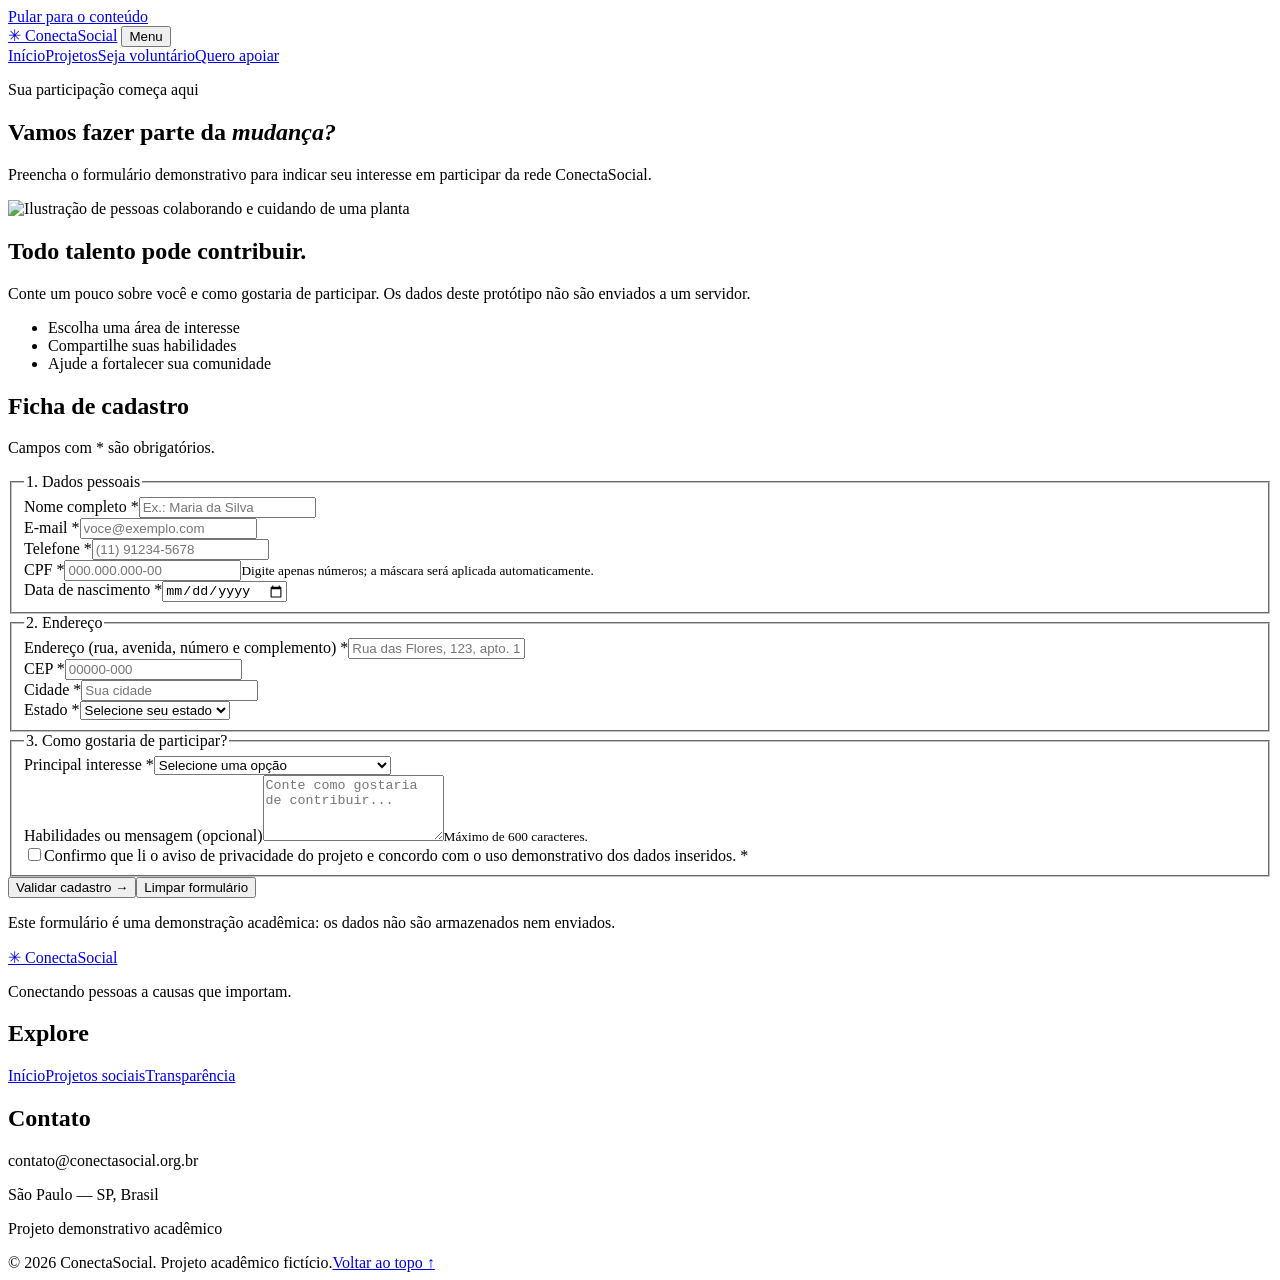
==== cadastro.html @ 2b1a7da3 "Add files via upload" ====
<!doctype html>
<html lang="pt-BR">
<head>
  <meta charset="utf-8">
  <meta name="viewport" content="width=device-width, initial-scale=1">
  <meta name="description" content="Cadastre-se na ConectaSocial para demonstrar interesse em voluntariado ou apoiar projetos sociais.">
  <meta name="theme-color" content="#123f35">
  <title>Cadastro | ConectaSocial</title>
  <link rel="stylesheet" href="css/styles.css">
  <script src="js/main.js" defer></script>
</head>
<body>
  <a class="skip-link" href="#conteudo">Pular para o conteúdo</a>
  <header class="site-header"><div class="container header-inner">
    <a class="brand" href="index.html" aria-label="ConectaSocial — página inicial"><span class="brand-mark" aria-hidden="true">✳</span> Conecta<span>Social</span></a>
    <button class="menu-toggle" type="button" aria-expanded="false" aria-controls="menu-principal">Menu</button>
    <nav id="menu-principal" class="main-nav" aria-label="Navegação principal"><a href="index.html">Início</a><a href="projetos.html">Projetos</a><a aria-current="page" href="cadastro.html">Seja voluntário</a><a class="nav-cta" href="projetos.html#doar">Quero apoiar</a></nav>
  </div></header>
  <main id="conteudo">
    <section class="page-hero page-hero-compact"><div class="container"><p class="eyebrow">Sua participação começa aqui</p><h1>Vamos fazer parte da <em>mudança?</em></h1><p class="lead">Preencha o formulário demonstrativo para indicar seu interesse em participar da rede ConectaSocial.</p></div></section>
    <section class="section container form-layout">
      <aside class="form-aside"><img src="assets/img/signup.svg" alt="Ilustração de pessoas colaborando e cuidando de uma planta" width="420" height="340"><h2>Todo talento pode contribuir.</h2><p>Conte um pouco sobre você e como gostaria de participar. Os dados deste protótipo não são enviados a um servidor.</p><ul class="check-list"><li>Escolha uma área de interesse</li><li>Compartilhe suas habilidades</li><li>Ajude a fortalecer sua comunidade</li></ul></aside>
      <div class="form-panel">
        <div class="form-title"><h2>Ficha de cadastro</h2><p>Campos com <span aria-hidden="true">*</span> são obrigatórios.</p></div>
        <form id="registration-form" action="#" method="get">
          <fieldset>
            <legend>1. Dados pessoais</legend>
            <div class="form-grid">
              <div class="field field-full"><label for="nome">Nome completo <span aria-hidden="true">*</span></label><input id="nome" name="nome" type="text" autocomplete="name" placeholder="Ex.: Maria da Silva" minlength="3" maxlength="100" required></div>
              <div class="field"><label for="email">E-mail <span aria-hidden="true">*</span></label><input id="email" name="email" type="email" autocomplete="email" placeholder="voce@exemplo.com" maxlength="120" required></div>
              <div class="field"><label for="telefone">Telefone <span aria-hidden="true">*</span></label><input id="telefone" name="telefone" type="tel" autocomplete="tel" inputmode="tel" placeholder="(11) 91234-5678" maxlength="15" pattern="\(\d{2}\) \d{4,5}-\d{4}" title="Use o formato (11) 91234-5678" required></div>
              <div class="field"><label for="cpf">CPF <span aria-hidden="true">*</span></label><input id="cpf" name="cpf" type="text" inputmode="numeric" autocomplete="off" placeholder="000.000.000-00" maxlength="14" pattern="\d{3}\.\d{3}\.\d{3}-\d{2}" title="Use o formato 000.000.000-00" required aria-describedby="cpf-help"><small id="cpf-help">Digite apenas números; a máscara será aplicada automaticamente.</small></div>
              <div class="field"><label for="nascimento">Data de nascimento <span aria-hidden="true">*</span></label><input id="nascimento" name="nascimento" type="date" autocomplete="bday" required></div>
            </div>
          </fieldset>
          <fieldset>
            <legend>2. Endereço</legend>
            <div class="form-grid">
              <div class="field field-full"><label for="endereco">Endereço (rua, avenida, número e complemento) <span aria-hidden="true">*</span></label><input id="endereco" name="endereco" type="text" autocomplete="street-address" placeholder="Rua das Flores, 123, apto. 12" maxlength="180" required></div>
              <div class="field"><label for="cep">CEP <span aria-hidden="true">*</span></label><input id="cep" name="cep" type="text" inputmode="numeric" autocomplete="postal-code" placeholder="00000-000" maxlength="9" pattern="\d{5}-\d{3}" title="Use o formato 00000-000" required></div>
              <div class="field"><label for="cidade">Cidade <span aria-hidden="true">*</span></label><input id="cidade" name="cidade" type="text" autocomplete="address-level2" placeholder="Sua cidade" maxlength="80" required></div>
              <div class="field"><label for="estado">Estado <span aria-hidden="true">*</span></label><select id="estado" name="estado" autocomplete="address-level1" required><option value="">Selecione seu estado</option><option value="AC">Acre</option><option value="AL">Alagoas</option><option value="AP">Amapá</option><option value="AM">Amazonas</option><option value="BA">Bahia</option><option value="CE">Ceará</option><option value="DF">Distrito Federal</option><option value="ES">Espírito Santo</option><option value="GO">Goiás</option><option value="MA">Maranhão</option><option value="MT">Mato Grosso</option><option value="MS">Mato Grosso do Sul</option><option value="MG">Minas Gerais</option><option value="PA">Pará</option><option value="PB">Paraíba</option><option value="PR">Paraná</option><option value="PE">Pernambuco</option><option value="PI">Piauí</option><option value="RJ">Rio de Janeiro</option><option value="RN">Rio Grande do Norte</option><option value="RS">Rio Grande do Sul</option><option value="RO">Rondônia</option><option value="RR">Roraima</option><option value="SC">Santa Catarina</option><option value="SP">São Paulo</option><option value="SE">Sergipe</option><option value="TO">Tocantins</option></select></div>
            </div>
          </fieldset>
          <fieldset>
            <legend>3. Como gostaria de participar?</legend>
            <div class="form-grid">
              <div class="field field-full"><label for="interesse">Principal interesse <span aria-hidden="true">*</span></label><select id="interesse" name="interesse" required><option value="">Selecione uma opção</option><option value="voluntariado">Ser voluntário(a)</option><option value="apoio">Apoiar campanhas e iniciativas</option><option value="parceria">Propor uma parceria</option><option value="informacoes">Receber informações sobre projetos</option></select></div>
              <div class="field field-full"><label for="habilidades">Habilidades ou mensagem (opcional)</label><textarea id="habilidades" name="habilidades" rows="4" maxlength="600" placeholder="Conte como gostaria de contribuir..."></textarea><small>Máximo de 600 caracteres.</small></div>
              <div class="field field-full checkbox-field"><input id="consentimento" name="consentimento" type="checkbox" required><label for="consentimento">Confirmo que li o aviso de privacidade do projeto e concordo com o uso demonstrativo dos dados inseridos. <span aria-hidden="true">*</span></label></div>
            </div>
          </fieldset>
          <div class="form-actions"><button class="button button-primary" type="submit">Validar cadastro <span aria-hidden="true">→</span></button><button class="button button-quiet" type="reset">Limpar formulário</button></div>
          <p id="form-message" class="form-message" role="status" aria-live="polite">Este formulário é uma demonstração acadêmica: os dados não são armazenados nem enviados.</p>
        </form>
      </div>
    </section>
  </main>
  <footer class="site-footer"><div class="container footer-grid"><div><a class="brand brand-footer" href="index.html"><span class="brand-mark" aria-hidden="true">✳</span> Conecta<span>Social</span></a><p>Conectando pessoas a causas que importam.</p></div><div><h2>Explore</h2><a href="index.html">Início</a><a href="projetos.html">Projetos sociais</a><a href="projetos.html#transparencia">Transparência</a></div><div><h2>Contato</h2><p>contato@conectasocial.org.br</p><p>São Paulo — SP, Brasil</p><p>Projeto demonstrativo acadêmico</p></div></div><div class="container footer-bottom"><span>© <span data-year>2026</span> ConectaSocial. Projeto acadêmico fictício.</span><a href="#conteudo">Voltar ao topo ↑</a></div></footer>
</body>
</html>
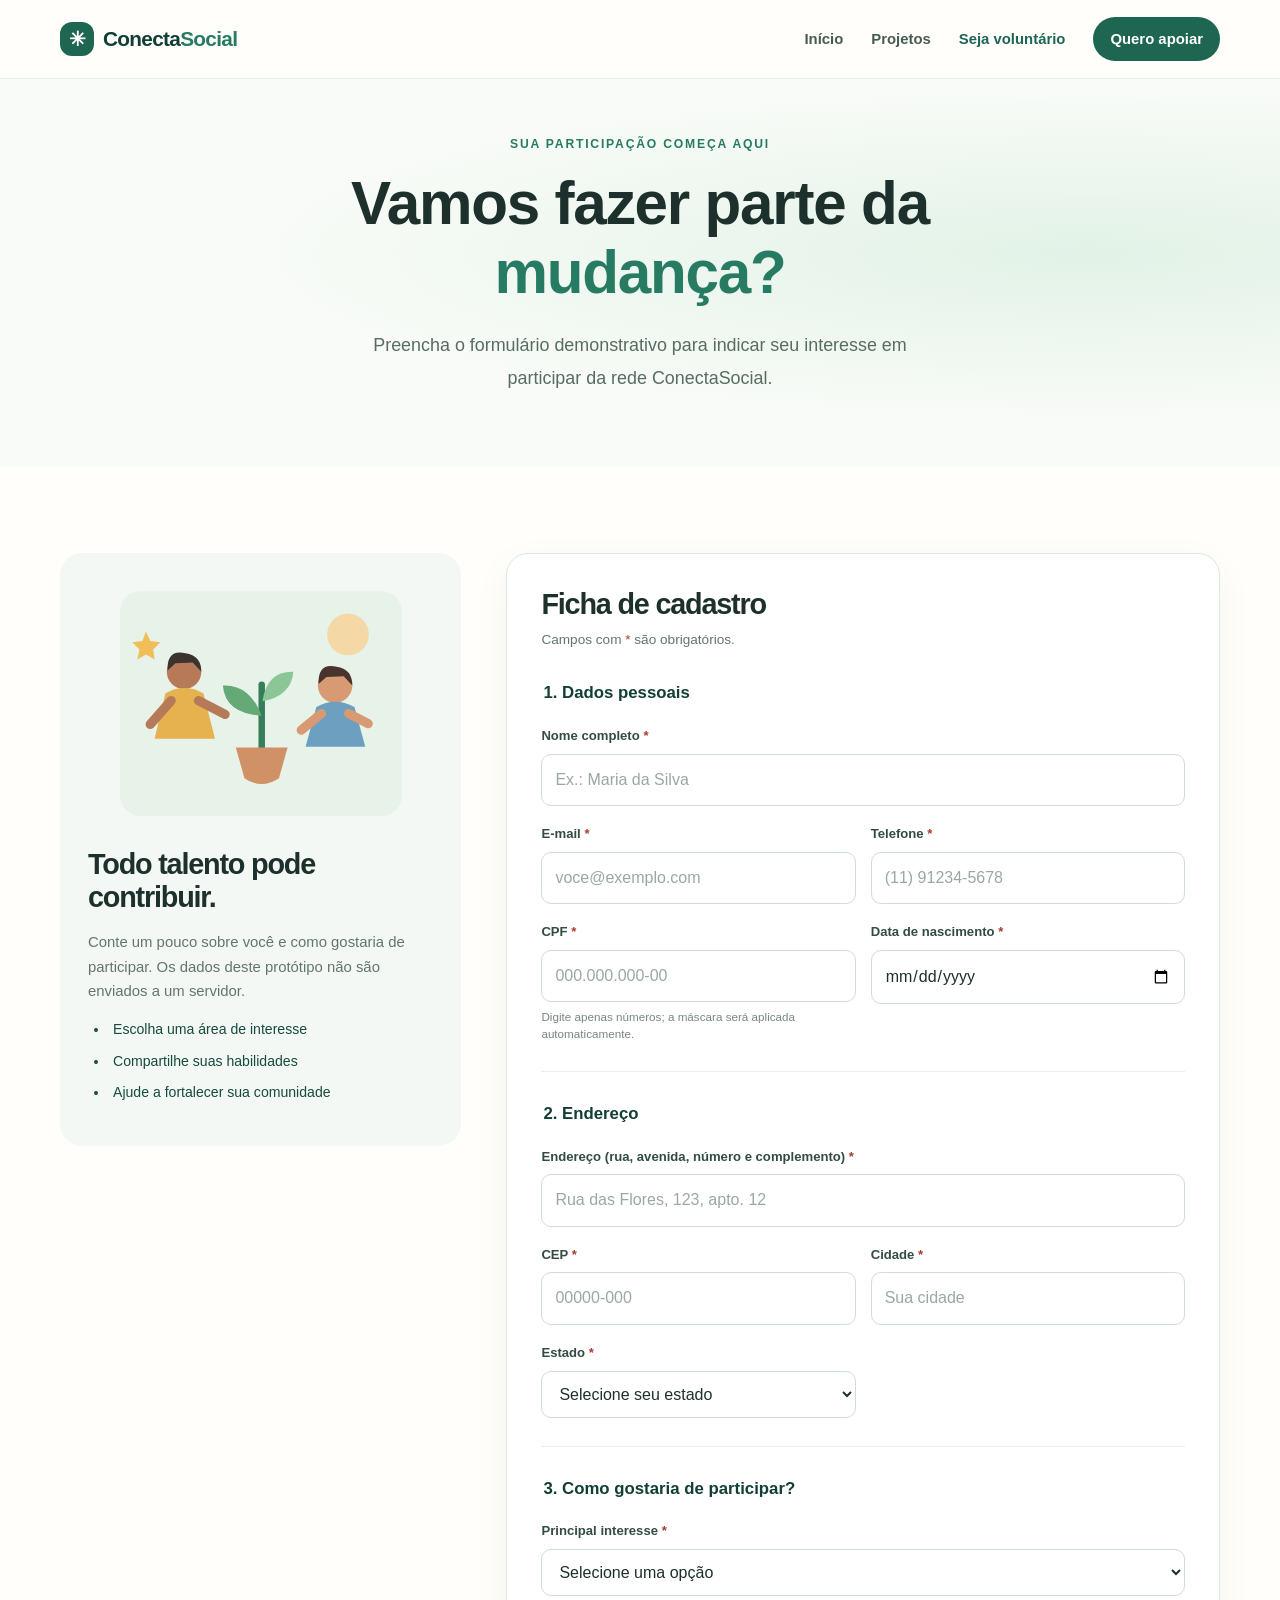
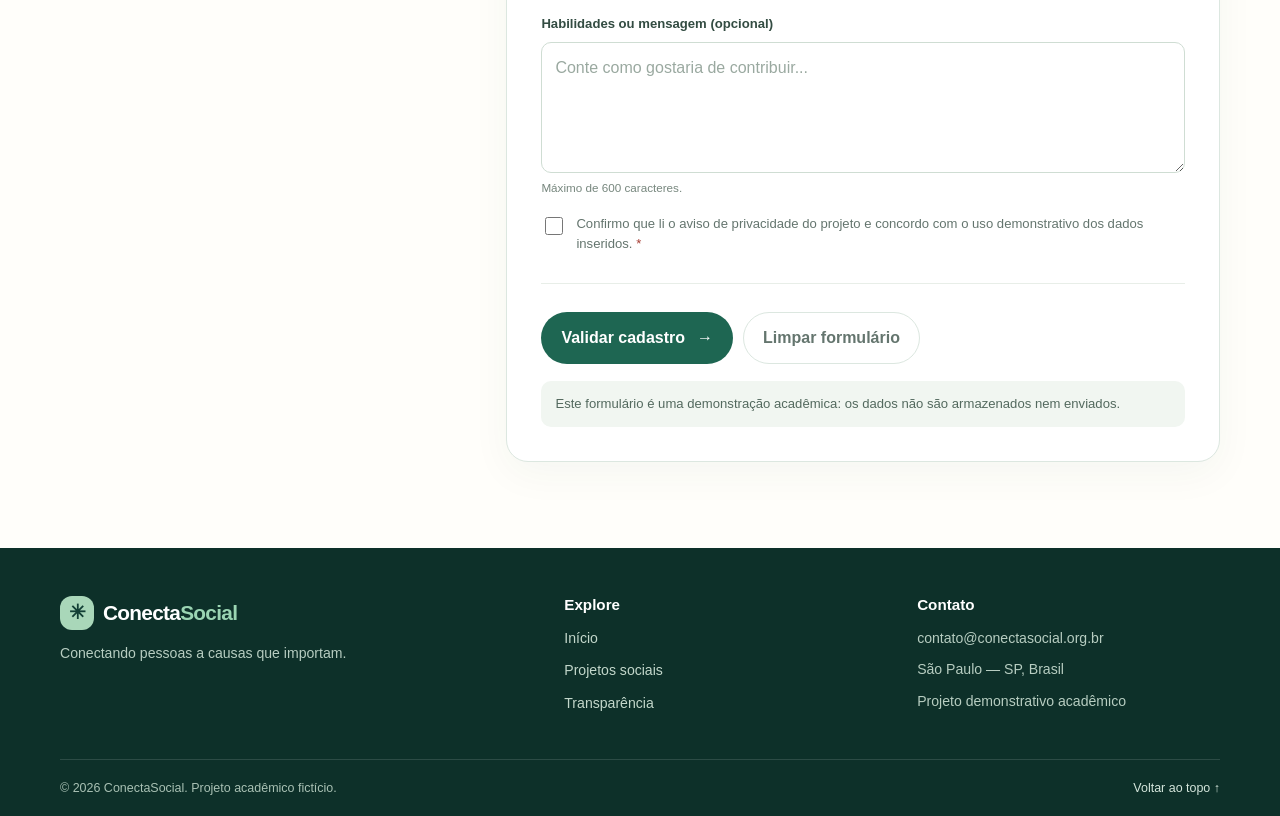
==== commit 4d812bc7: "Change autocomplete attribute for endereco input" ====
--- a/cadastro.html
+++ b/cadastro.html
@@ -36,7 +36,7 @@
           <fieldset>
             <legend>2. Endereço</legend>
             <div class="form-grid">
-              <div class="field field-full"><label for="endereco">Endereço (rua, avenida, número e complemento) <span aria-hidden="true">*</span></label><input id="endereco" name="endereco" type="text" autocomplete="street-address" placeholder="Rua das Flores, 123, apto. 12" maxlength="180" required></div>
+              <div class="field field-full"><label for="endereco">Endereço (rua, avenida, número e complemento) <span aria-hidden="true">*</span></label><input id="endereco" name="endereco" type="text" autocomplete="on" placeholder="Rua das Flores, 123, apto. 12" maxlength="180" required></div>
               <div class="field"><label for="cep">CEP <span aria-hidden="true">*</span></label><input id="cep" name="cep" type="text" inputmode="numeric" autocomplete="postal-code" placeholder="00000-000" maxlength="9" pattern="\d{5}-\d{3}" title="Use o formato 00000-000" required></div>
               <div class="field"><label for="cidade">Cidade <span aria-hidden="true">*</span></label><input id="cidade" name="cidade" type="text" autocomplete="address-level2" placeholder="Sua cidade" maxlength="80" required></div>
               <div class="field"><label for="estado">Estado <span aria-hidden="true">*</span></label><select id="estado" name="estado" autocomplete="address-level1" required><option value="">Selecione seu estado</option><option value="AC">Acre</option><option value="AL">Alagoas</option><option value="AP">Amapá</option><option value="AM">Amazonas</option><option value="BA">Bahia</option><option value="CE">Ceará</option><option value="DF">Distrito Federal</option><option value="ES">Espírito Santo</option><option value="GO">Goiás</option><option value="MA">Maranhão</option><option value="MT">Mato Grosso</option><option value="MS">Mato Grosso do Sul</option><option value="MG">Minas Gerais</option><option value="PA">Pará</option><option value="PB">Paraíba</option><option value="PR">Paraná</option><option value="PE">Pernambuco</option><option value="PI">Piauí</option><option value="RJ">Rio de Janeiro</option><option value="RN">Rio Grande do Norte</option><option value="RS">Rio Grande do Sul</option><option value="RO">Rondônia</option><option value="RR">Roraima</option><option value="SC">Santa Catarina</option><option value="SP">São Paulo</option><option value="SE">Sergipe</option><option value="TO">Tocantins</option></select></div>
--- a/css/styles.css
+++ b/css/styles.css
@@ -0,0 +1,247 @@
+@import url('https://fonts.googleapis.com/css2?family=DM+Sans:wght@400;500;600;700&family=Manrope:wght@400;500;600;700;800&display=swap');
+
+:root {
+  --green-950: #123f35;
+  --green-900: #164b3e;
+  --green-800: #1e6652;
+  --green-700: #277b62;
+  --green-100: #e5f3ec;
+  --green-50: #f3f8f4;
+  --ink: #1d302b;
+  --muted: #64756e;
+  --line: #dce7e0;
+  --paper: #fffefa;
+  --blue-100: #e6f1f8;
+  --orange-100: #fff0df;
+  --radius: 20px;
+  --shadow: 0 16px 45px rgba(18, 63, 53, .09);
+}
+* { box-sizing: border-box; }
+html { scroll-behavior: smooth; scroll-padding-top: 90px; }
+body { margin: 0; color: var(--ink); background: var(--paper); font-family: "DM Sans", Arial, sans-serif; line-height: 1.65; }
+img { display: block; max-width: 100%; height: auto; }
+a { color: var(--green-800); text-underline-offset: 4px; }
+a:hover { color: var(--green-950); }
+button, input, select, textarea { font: inherit; }
+button, a { -webkit-tap-highlight-color: transparent; }
+:focus-visible { outline: 3px solid #e09b3d; outline-offset: 3px; }
+.container { width: min(1160px, calc(100% - 40px)); margin-inline: auto; }
+.skip-link { position: absolute; left: 12px; top: -60px; z-index: 100; background: white; padding: 12px 18px; border-radius: 8px; }
+.skip-link:focus { top: 12px; }
+.site-header { position: sticky; top: 0; z-index: 20; background: rgba(255,254,250,.94); border-bottom: 1px solid rgba(220,231,224,.8); backdrop-filter: blur(14px); }
+.header-inner { display: flex; align-items: center; justify-content: space-between; min-height: 78px; gap: 28px; }
+.brand { display: inline-flex; align-items: center; gap: 7px; color: var(--green-950); text-decoration: none; font-family: Manrope, sans-serif; font-size: 1.3rem; font-weight: 800; letter-spacing: -.7px; white-space: nowrap; }
+.brand > span:last-child { margin-left: -7px; color: var(--green-700); }
+.brand-mark { display: inline-grid; place-items: center; width: 34px; height: 34px; margin-right: 2px; border-radius: 12px; color: white; background: var(--green-800); font-size: 1.25rem; }
+.main-nav { display: flex; align-items: center; gap: 28px; }
+.main-nav a { color: #465b53; font-size: .93rem; font-weight: 600; text-decoration: none; }
+.main-nav a[aria-current="page"] { color: var(--green-800); }
+.main-nav a:hover { color: var(--green-700); }
+.main-nav .nav-cta { padding: 10px 17px; color: white; background: var(--green-800); border-radius: 999px; }
+.main-nav .nav-cta:hover { color: white; background: var(--green-950); }
+.menu-toggle { display: none; border: 1px solid var(--line); border-radius: 10px; padding: 8px 13px; color: var(--green-950); background: white; font-weight: 700; }
+.hero { overflow: hidden; padding: 66px 0 74px; background: radial-gradient(ellipse at 82% 40%, #e2f2e7 0, rgba(226,242,231,.4) 28%, transparent 60%), var(--paper); }
+.hero-grid { display: grid; grid-template-columns: 1.04fr .96fr; align-items: center; gap: 48px; }
+.eyebrow { margin: 0 0 15px; color: var(--green-700); font-size: .76rem; font-weight: 800; letter-spacing: 1.8px; text-transform: uppercase; }
+h1, h2, h3 { margin-top: 0; font-family: Manrope, sans-serif; line-height: 1.15; letter-spacing: -1.2px; }
+h1 { max-width: 650px; margin-bottom: 22px; font-size: clamp(2.7rem, 5.2vw, 4.65rem); font-weight: 800; }
+h1 em, h2 em { color: var(--green-700); font-style: normal; }
+h2 { margin-bottom: 16px; font-size: clamp(2rem, 3.5vw, 3rem); font-weight: 800; }
+h3 { margin-bottom: 10px; font-size: 1.28rem; letter-spacing: -.4px; }
+p { margin-top: 0; }
+.lead { max-width: 580px; color: #586c63; font-size: 1.12rem; line-height: 1.8; }
+.hero-actions { display: flex; flex-wrap: wrap; gap: 12px; margin: 28px 0 30px; }
+.button { display: inline-flex; align-items: center; justify-content: center; gap: 12px; min-height: 48px; padding: 12px 19px; border: 1px solid transparent; border-radius: 999px; font-weight: 700; text-decoration: none; cursor: pointer; transition: transform .18s ease, background .18s ease; }
+.button:hover { transform: translateY(-2px); }
+.button-primary { color: white; background: var(--green-800); }
+.button-primary:hover { color: white; background: var(--green-950); }
+.button-outline { color: var(--green-900); border-color: #b9d0c3; background: rgba(255,255,255,.65); }
+.button-outline:hover { background: white; }
+.button-light { color: var(--green-950); background: white; }
+.button-light:hover { color: var(--green-950); background: #eff8f2; }
+.button-small { min-height: 40px; padding: 9px 16px; font-size: .88rem; }
+.button-quiet { color: var(--muted); border-color: var(--line); background: white; }
+.hero-note { display: flex; align-items: center; gap: 13px; color: var(--muted); font-size: .82rem; line-height: 1.45; }
+.hero-note strong { color: var(--ink); font-size: .92rem; }
+.avatar-stack { display: flex; }
+.avatar-stack i { display: grid; place-items: center; width: 31px; height: 31px; margin-left: -7px; border: 2px solid var(--paper); border-radius: 50%; color: var(--green-950); background: #cce7d7; font-style: normal; font-weight: 800; }
+.avatar-stack i:first-child { margin-left: 0; background: #f6d9ad; }
+.avatar-stack i:last-child { background: #cbdff0; }
+.hero-art { position: relative; }
+.hero-art > img { width: 100%; filter: drop-shadow(0 22px 30px rgba(30,102,82,.08)); }
+.floating-card { position: absolute; right: 0; bottom: 8%; display: flex; align-items: center; gap: 12px; max-width: 255px; padding: 15px 18px; border: 1px solid rgba(220,231,224,.8); border-radius: 16px; background: white; box-shadow: var(--shadow); }
+.floating-icon { display: grid; place-items: center; flex: 0 0 39px; height: 39px; border-radius: 12px; color: var(--green-800); background: var(--green-100); font-size: 1.3rem; }
+.floating-card strong, .floating-card small { display: block; }
+.floating-card strong { font-size: .9rem; }
+.floating-card small { color: var(--muted); font-size: .72rem; line-height: 1.4; }
+.stats-section { padding: 30px 0 18px; border-block: 1px solid #e8eee8; background: #fff; }
+.stats-grid { display: grid; grid-template-columns: repeat(4, 1fr); gap: 20px; }
+.stat { display: flex; flex-direction: column; align-items: center; padding: 6px 10px; text-align: center; }
+.stat strong { color: var(--green-800); font-family: Manrope, sans-serif; font-size: 1.8rem; font-weight: 800; letter-spacing: -1px; }
+.stat span { color: var(--muted); font-size: .84rem; }
+.data-note { margin-top: 10px; margin-bottom: 0; color: #7c8b84; font-size: .72rem; text-align: center; }
+.section { padding-block: 86px; }
+.section-soft { background: var(--green-50); }
+.section-heading { display: flex; align-items: end; justify-content: space-between; gap: 40px; margin-bottom: 34px; }
+.section-heading > div { max-width: 620px; }
+.section-heading h2 { margin-bottom: 0; }
+.section-heading > p { max-width: 420px; margin-bottom: 4px; color: var(--muted); }
+.values-grid { display: grid; grid-template-columns: repeat(3, 1fr); gap: 20px; }
+.value-card { padding: 28px; border: 1px solid #e5ece5; border-radius: var(--radius); background: white; }
+.icon-bubble { display: grid; place-items: center; width: 47px; height: 47px; margin-bottom: 21px; border-radius: 15px; color: var(--green-800); background: var(--green-100); font-size: 1.45rem; }
+.value-card p, .project-body p { margin-bottom: 0; color: var(--muted); font-size: .94rem; }
+.project-grid { display: grid; grid-template-columns: repeat(3, 1fr); gap: 22px; }
+.project-card { overflow: hidden; border: 1px solid #e2eae3; border-radius: var(--radius); background: white; box-shadow: 0 8px 28px rgba(18,63,53,.035); }
+.project-card > img { width: 100%; aspect-ratio: 1.62; object-fit: cover; background: #eaf4ec; }
+.project-body { padding: 23px; }
+.project-body h3 { margin-top: 12px; }
+.project-body p { margin-bottom: 17px; }
+.tag { display: inline-flex; padding: 5px 10px; border-radius: 999px; color: var(--green-800); background: var(--green-100); font-size: .72rem; font-weight: 800; }
+.tag-blue { color: #285b7a; background: var(--blue-100); }
+.tag-orange { color: #8b5621; background: var(--orange-100); }
+.text-link { display: inline-flex; gap: 8px; align-items: center; color: var(--green-800); font-size: .9rem; font-weight: 800; text-decoration: none; }
+.text-link:hover { text-decoration: underline; }
+.cta-band { padding: 56px 0; color: white; background: var(--green-950); }
+.cta-inner { display: flex; align-items: center; justify-content: space-between; gap: 35px; }
+.cta-inner > div { max-width: 670px; }
+.cta-inner h2 { margin-bottom: 12px; color: white; font-size: clamp(2rem, 3vw, 2.7rem); }
+.cta-inner p:not(.eyebrow) { margin-bottom: 0; color: #d0e2d8; }
+.eyebrow-light { color: #9bd5b3; }
+.site-footer { padding-top: 48px; color: #d0dfd6; background: #0d3029; }
+.footer-grid { display: grid; grid-template-columns: 1.5fr 1fr 1fr; gap: 50px; padding-bottom: 35px; }
+.brand-footer { margin-bottom: 12px; color: white; }
+.brand-footer > span:last-child { color: #9bd5b3; }
+.brand-footer .brand-mark { color: var(--green-950); background: #a9d7b9; }
+.footer-grid p { margin-bottom: 8px; color: #b7cdc1; font-size: .88rem; }
+.footer-grid h2 { margin-bottom: 14px; color: white; font-size: .95rem; letter-spacing: 0; }
+.footer-grid > div:nth-child(n+2) a { display: block; margin-bottom: 9px; color: #c3d7cb; font-size: .88rem; text-decoration: none; }
+.footer-grid a:hover { color: white; }
+.footer-bottom { display: flex; justify-content: space-between; gap: 20px; padding-block: 18px; border-top: 1px solid rgba(255,255,255,.13); color: #a9c1b4; font-size: .78rem; }
+.footer-bottom a { color: #d5e6dc; text-decoration: none; }
+.page-hero { padding: 54px 0 50px; background: radial-gradient(ellipse at 85% 45%, #e2f2e7 0, transparent 54%), #f8fbf7; }
+.page-hero-grid { display: grid; grid-template-columns: 1fr .8fr; align-items: center; gap: 55px; }
+.page-hero h1 { max-width: 700px; font-size: clamp(2.5rem, 4.7vw, 4rem); }
+.page-hero img { width: 100%; max-height: 350px; object-fit: contain; }
+.page-hero-compact { padding-block: 55px; }
+.page-hero-compact .container { max-width: 850px; text-align: center; }
+.page-hero-compact h1 { margin-inline: auto; }
+.page-hero-compact .lead { margin-inline: auto; }
+.filter-row { display: flex; flex-wrap: wrap; gap: 10px; margin-bottom: 28px; }
+.filter-button { padding: 9px 16px; border: 1px solid #d6e3da; border-radius: 999px; color: var(--green-900); background: white; font-weight: 700; cursor: pointer; }
+.filter-button:hover, .filter-button.is-active { color: white; border-color: var(--green-800); background: var(--green-800); }
+.project-grid-large .project-body { padding: 25px; }
+.progress-label { display: flex; justify-content: space-between; gap: 12px; margin-top: 21px; color: var(--muted); font-size: .8rem; }
+.progress-label strong { color: var(--green-800); }
+.progress-track { overflow: hidden; height: 8px; margin-top: 8px; border-radius: 999px; background: #e8eee9; }
+.progress-track span { display: block; height: 100%; border-radius: inherit; background: #4a9a76; }
+.small-muted { margin-top: 8px; color: #7a8981 !important; font-size: .77rem !important; }
+.donate-grid { display: grid; grid-template-columns: 1.1fr .9fr; align-items: center; gap: 60px; }
+.donate-grid > div:first-child > p:not(.eyebrow) { max-width: 630px; color: var(--muted); }
+.donate-panel { padding: 34px; border: 1px solid #dce9df; border-radius: 24px; background: white; box-shadow: var(--shadow); }
+.donate-symbol { display: grid; place-items: center; width: 48px; height: 48px; margin-bottom: 20px; border-radius: 16px; color: var(--green-800); background: var(--green-100); font-size: 1.7rem; }
+.donate-panel p { color: var(--muted); }
+.docs-grid { display: grid; grid-template-columns: repeat(3, 1fr); gap: 18px; }
+.doc-card { padding: 25px; border: 1px solid var(--line); border-radius: 18px; }
+.doc-card > span:first-child { color: var(--green-700); font-size: 1.7rem; }
+.doc-card h3 { margin-top: 14px; }
+.doc-card p { margin-bottom: 14px; color: var(--muted); font-size: .9rem; }
+.doc-status { color: #7b8982; font-size: .75rem; font-weight: 700; }
+.form-layout { display: grid; grid-template-columns: .72fr 1.28fr; align-items: start; gap: 45px; }
+.form-aside { position: sticky; top: 110px; padding: 28px; border-radius: 22px; background: var(--green-50); }
+.form-aside img { width: 100%; max-height: 245px; margin-bottom: 22px; object-fit: contain; }
+.form-aside h2 { font-size: 1.8rem; }
+.form-aside p { color: var(--muted); font-size: .93rem; }
+.check-list { padding-left: 21px; color: var(--green-900); font-size: .88rem; }
+.check-list li { margin-bottom: 8px; padding-left: 4px; }
+.form-panel { min-width: 0; padding: 34px; border: 1px solid var(--line); border-radius: 22px; background: white; box-shadow: 0 12px 40px rgba(18,63,53,.045); }
+.form-title { margin-bottom: 28px; }
+.form-title h2 { margin-bottom: 8px; font-size: 1.8rem; }
+.form-title p { margin-bottom: 0; color: var(--muted); font-size: .85rem; }
+.form-title p span, label span { color: #a53b31; }
+fieldset { min-width: 0; margin: 0 0 28px; padding: 0 0 28px; border: 0; border-bottom: 1px solid #e8eee8; }
+legend { width: 100%; margin-bottom: 18px; color: var(--green-950); font-family: Manrope, sans-serif; font-size: 1.05rem; font-weight: 800; }
+.form-grid { display: grid; grid-template-columns: repeat(2, minmax(0, 1fr)); gap: 17px 15px; }
+.field { display: flex; flex-direction: column; gap: 7px; min-width: 0; }
+.field-full { grid-column: 1 / -1; }
+.field label { color: #334c42; font-size: .82rem; font-weight: 700; }
+.field input, .field select, .field textarea { width: 100%; min-width: 0; padding: 12px 13px; border: 1px solid #cfddd3; border-radius: 10px; outline: none; color: var(--ink); background: #fff; }
+.field input, .field select { min-height: 47px; }
+.field textarea { resize: vertical; }
+.field input::placeholder, .field textarea::placeholder { color: #9aa9a0; }
+.field input:focus, .field select:focus, .field textarea:focus { border-color: var(--green-700); box-shadow: 0 0 0 3px rgba(39,123,98,.12); }
+.field small { color: #77877e; font-size: .73rem; line-height: 1.45; }
+.checkbox-field { display: flex; flex-direction: row; align-items: flex-start; gap: 10px; }
+.checkbox-field input { width: 18px; min-width: 18px; height: 18px; min-height: 18px; margin-top: 3px; accent-color: var(--green-800); }
+.checkbox-field label { color: var(--muted); font-weight: 400; line-height: 1.55; }
+.form-actions { display: flex; flex-wrap: wrap; gap: 10px; }
+.form-message { margin: 17px 0 0; padding: 12px 14px; border-radius: 10px; color: #53695e; background: #f1f6f1; font-size: .82rem; }
+.form-message.is-success { color: #155c3b; background: #e5f5eb; }
+.form-message.is-error { color: #8a2c25; background: #fff0ed; }
+.sr-only { position: absolute; width: 1px; height: 1px; padding: 0; margin: -1px; overflow: hidden; clip: rect(0,0,0,0); white-space: nowrap; border: 0; }
+[hidden] { display: none !important; }
+@media (max-width: 900px) {
+  .main-nav { gap: 17px; }
+  .hero-grid { gap: 24px; }
+  .hero { padding-top: 48px; }
+  .page-hero-grid { gap: 25px; }
+  .form-layout { grid-template-columns: 1fr; }
+  .form-aside { position: static; display: grid; grid-template-columns: .55fr 1fr; gap: 20px; align-items: center; }
+  .form-aside img { grid-row: span 2; margin: 0; }
+  .form-aside h2 { align-self: end; margin-bottom: 0; }
+  .form-aside p { align-self: start; margin-bottom: 0; }
+  .form-aside .check-list { grid-column: 1 / -1; }
+}
+@media (max-width: 700px) {
+  .container { width: min(100% - 30px, 560px); }
+  .header-inner { min-height: 68px; }
+  .menu-toggle { display: inline-block; }
+  .main-nav { position: absolute; top: 100%; left: 0; right: 0; display: none; align-items: stretch; gap: 0; padding: 12px 20px 20px; border-bottom: 1px solid var(--line); background: var(--paper); box-shadow: 0 15px 20px rgba(18,63,53,.06); }
+  .main-nav.is-open { display: flex; flex-direction: column; }
+  .main-nav a { padding: 12px 5px; }
+  .main-nav .nav-cta { margin-top: 8px; text-align: center; }
+  .hero { padding: 45px 0 52px; }
+  .hero-grid, .page-hero-grid { grid-template-columns: 1fr; }
+  .hero-grid { gap: 20px; }
+  .hero-art { max-width: 500px; margin-inline: auto; }
+  .hero-art > img { max-height: 360px; }
+  .floating-card { right: 2%; bottom: 4%; }
+  h1 { font-size: clamp(2.5rem, 11vw, 3.6rem); }
+  .lead { font-size: 1rem; }
+  .stats-grid { grid-template-columns: repeat(2, 1fr); gap: 10px; }
+  .stat { padding: 10px 5px; }
+  .stat strong { font-size: 1.55rem; }
+  .section { padding-block: 58px; }
+  .section-heading { display: block; margin-bottom: 25px; }
+  .section-heading > p { margin-top: 16px; }
+  .values-grid, .project-grid, .docs-grid { grid-template-columns: 1fr; }
+  .project-card { display: grid; grid-template-columns: .85fr 1.15fr; }
+  .project-card > img { height: 100%; min-height: 220px; aspect-ratio: auto; }
+  .project-body { padding: 20px; }
+  .project-body h3 { font-size: 1.12rem; }
+  .project-body p { font-size: .86rem; }
+  .cta-inner { align-items: flex-start; flex-direction: column; }
+  .footer-grid { grid-template-columns: 1fr 1fr; gap: 30px 20px; }
+  .footer-grid > div:first-child { grid-column: 1 / -1; }
+  .page-hero { padding-block: 40px; }
+  .page-hero-grid img { max-height: 270px; }
+  .donate-grid { grid-template-columns: 1fr; gap: 28px; }
+  .form-aside { display: block; }
+  .form-aside img { max-height: 200px; margin: 0 auto 18px; }
+  .form-panel { padding: 23px 18px; }
+  .form-grid { grid-template-columns: 1fr; }
+  .field-full { grid-column: auto; }
+}
+@media (max-width: 440px) {
+  .project-card { display: block; }
+  .project-card > img { height: auto; aspect-ratio: 1.62; }
+  .hero-actions { align-items: stretch; flex-direction: column; }
+  .hero-actions .button { width: 100%; }
+  .footer-grid { grid-template-columns: 1fr; }
+  .footer-grid > div:first-child { grid-column: auto; }
+  .footer-bottom { align-items: flex-start; flex-direction: column; }
+  .form-actions { align-items: stretch; flex-direction: column; }
+  .form-actions .button { width: 100%; }
+}
+@media (prefers-reduced-motion: reduce) {
+  *, *::before, *::after { scroll-behavior: auto !important; transition-duration: .01ms !important; animation-duration: .01ms !important; animation-iteration-count: 1 !important; }
+}
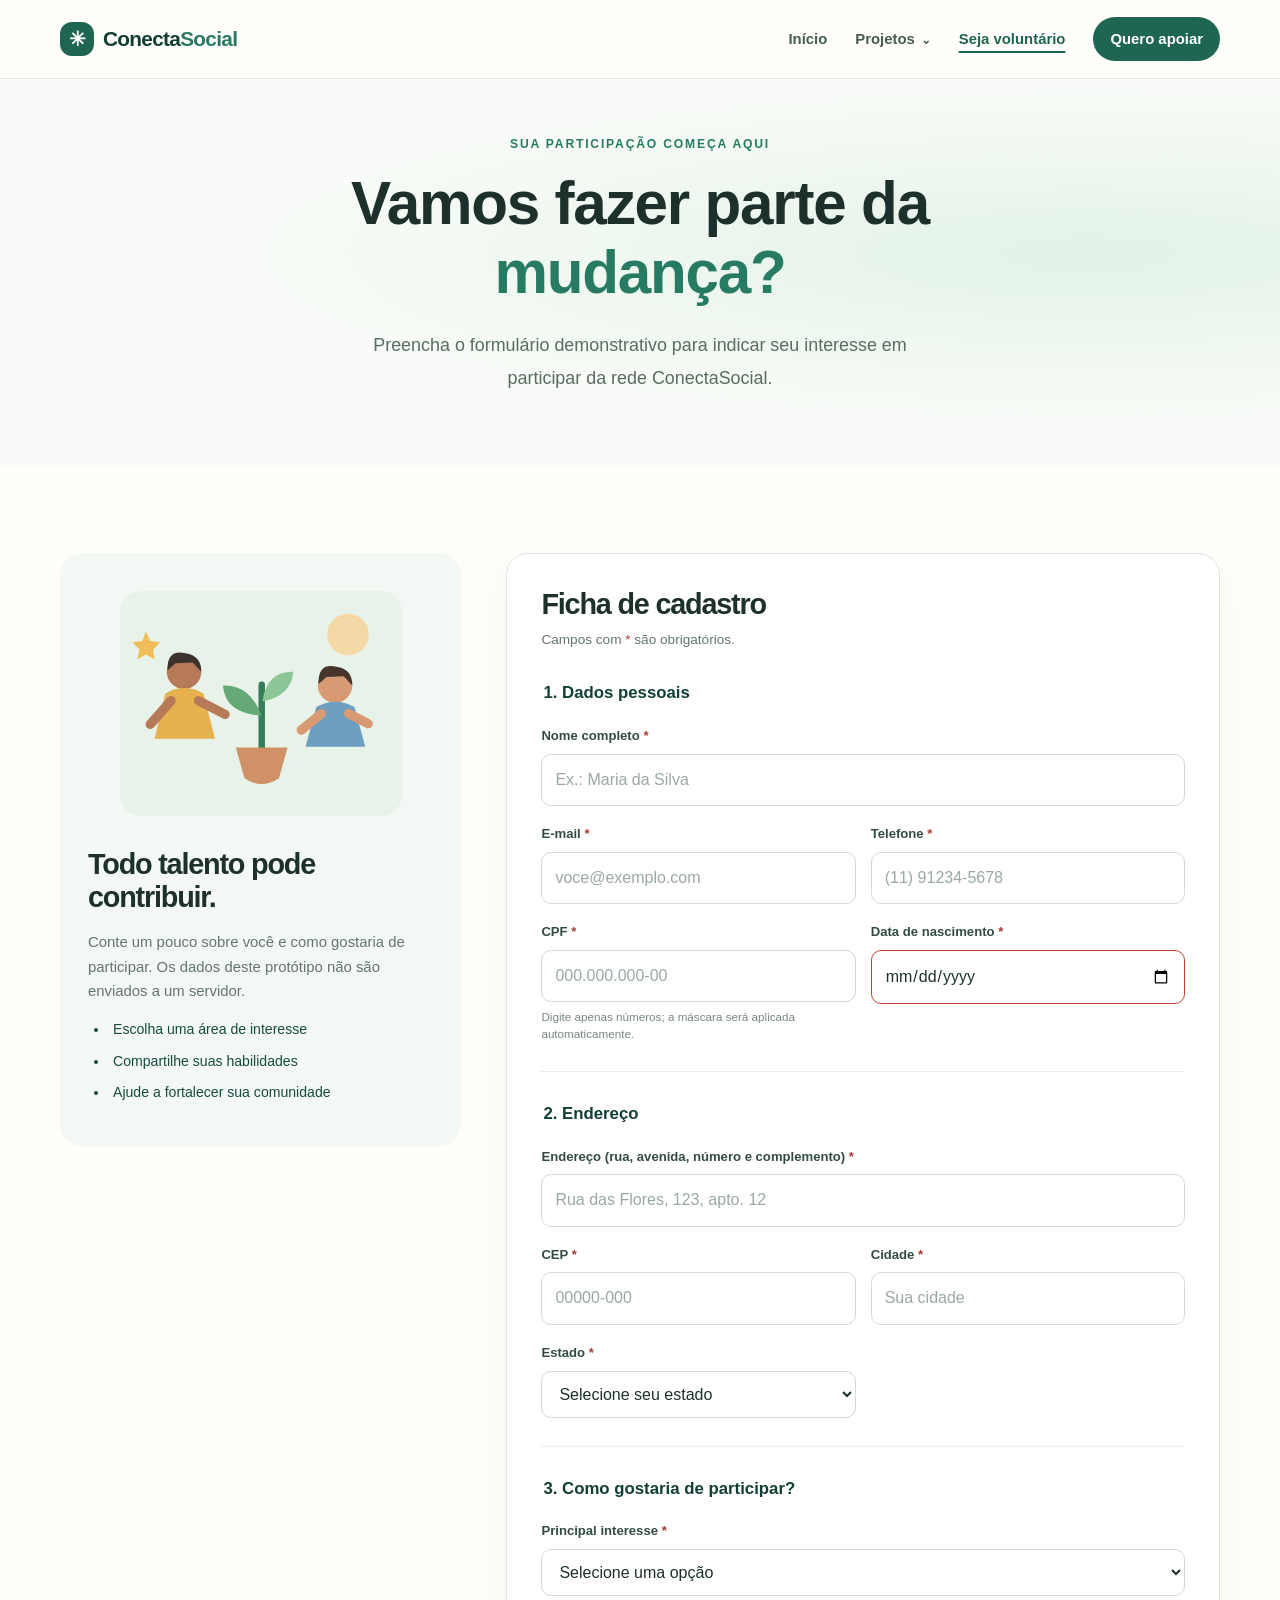
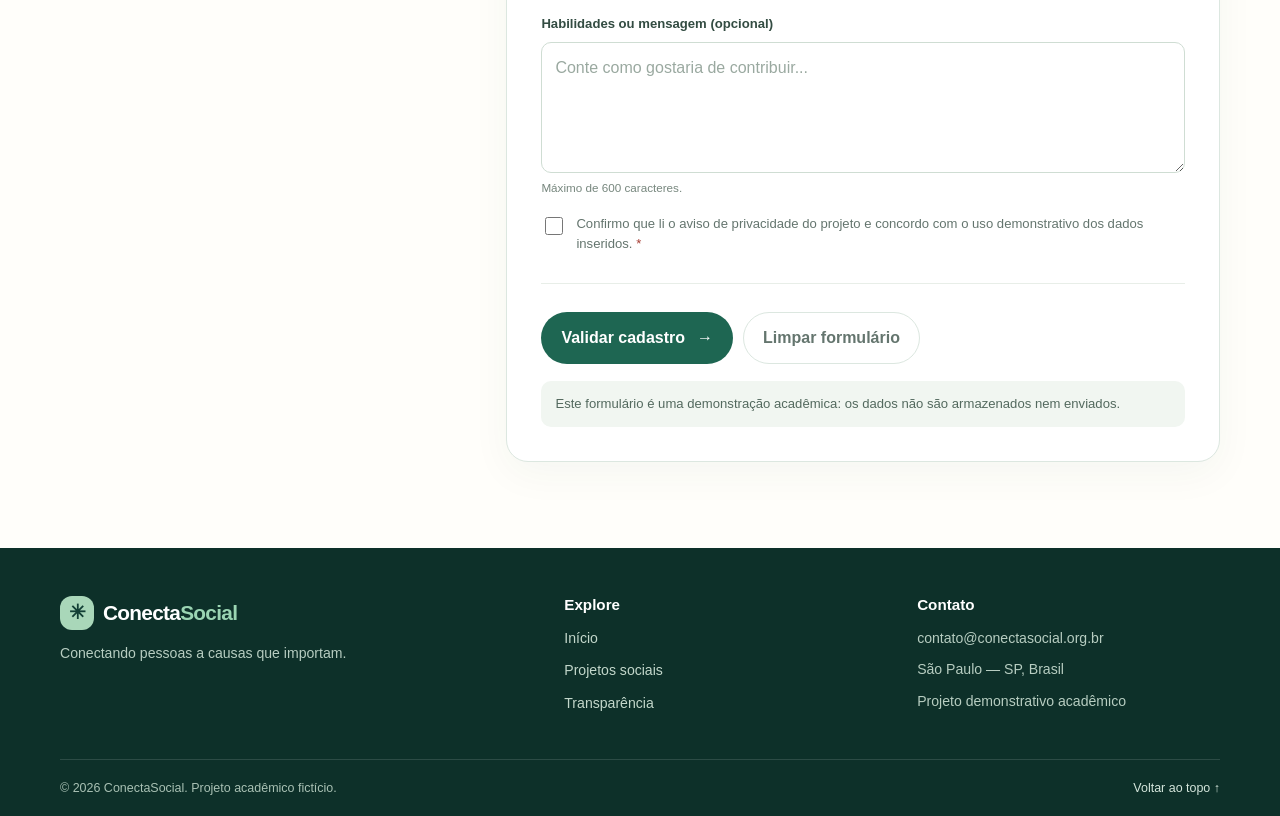
==== commit e184120c: "Entrega II: aprimorar navegação responsiva e acessibilidade" ====
--- a/cadastro.html
+++ b/cadastro.html
@@ -13,8 +13,21 @@
   <a class="skip-link" href="#conteudo">Pular para o conteúdo</a>
   <header class="site-header"><div class="container header-inner">
     <a class="brand" href="index.html" aria-label="ConectaSocial — página inicial"><span class="brand-mark" aria-hidden="true">✳</span> Conecta<span>Social</span></a>
-    <button class="menu-toggle" type="button" aria-expanded="false" aria-controls="menu-principal">Menu</button>
-    <nav id="menu-principal" class="main-nav" aria-label="Navegação principal"><a href="index.html">Início</a><a href="projetos.html">Projetos</a><a aria-current="page" href="cadastro.html">Seja voluntário</a><a class="nav-cta" href="projetos.html#doar">Quero apoiar</a></nav>
+    <button class="menu-toggle" type="button" aria-expanded="false" aria-controls="menu-principal" aria-label="Abrir ou fechar o menu"><span aria-hidden="true">☰</span> Menu</button>
+    <nav id="menu-principal" class="main-nav" aria-label="Navegação principal">
+        <a href="index.html">Início</a>
+        <div class="nav-dropdown">
+          <a href="projetos.html" aria-haspopup="true">Projetos</a>
+          <ul class="nav-submenu" aria-label="Categorias de projetos">
+            <li><a href="projetos.html#educacao">Educação</a></li>
+            <li><a href="projetos.html#ambiente">Meio ambiente</a></li>
+            <li><a href="projetos.html#acolhimento">Comunidade</a></li>
+            <li><a href="projetos.html#transparencia">Transparência</a></li>
+          </ul>
+        </div>
+        <a aria-current="page" href="cadastro.html">Seja voluntário</a>
+        <a class="nav-cta" href="projetos.html#doar">Quero apoiar</a>
+      </nav>
   </div></header>
   <main id="conteudo">
     <section class="page-hero page-hero-compact"><div class="container"><p class="eyebrow">Sua participação começa aqui</p><h1>Vamos fazer parte da <em>mudança?</em></h1><p class="lead">Preencha o formulário demonstrativo para indicar seu interesse em participar da rede ConectaSocial.</p></div></section>
--- a/css/styles.css
+++ b/css/styles.css
@@ -1,3 +1,8 @@
+@import url("variables.css");
+@import url("components.css");
+@import url("navigation.css");
+@import url("feedback.css");
+@import url("responsive.css");
 @import url('https://fonts.googleapis.com/css2?family=DM+Sans:wght@400;500;600;700&family=Manrope:wght@400;500;600;700;800&display=swap');
 
 :root {
@@ -245,3 +250,22 @@
 @media (prefers-reduced-motion: reduce) {
   *, *::before, *::after { scroll-behavior: auto !important; transition-duration: .01ms !important; animation-duration: .01ms !important; animation-iteration-count: 1 !important; }
 }
+
+
+/* Estados adicionais para a entrega CSS3 */
+.button:focus-visible, .button-outline:focus-visible, .button-light:focus-visible,
+.text-link:focus-visible, .main-nav a:focus-visible, .filter-button:focus-visible {
+  outline: 3px solid #b86d25;
+  outline-offset: 4px;
+}
+.button:active { transform: translateY(1px); }
+.button:disabled, button:disabled { opacity: .55; cursor: not-allowed; transform: none; }
+.main-nav a { border-radius: 8px; }
+.main-nav a[aria-current="page"] { text-decoration: underline; text-decoration-thickness: 2px; text-underline-offset: 7px; }
+.project-card { transition: transform .2s ease, box-shadow .2s ease; }
+.project-card:hover { transform: translateY(-4px); box-shadow: var(--shadow); }
+.field input:required:valid:not(:placeholder-shown) { border-color: #4a9a76; }
+.field input:required:invalid:not(:placeholder-shown) { border-color: #c24136; }
+@media (prefers-reduced-motion: reduce) {
+  *, *::before, *::after { scroll-behavior: auto !important; transition-duration: .01ms !important; animation-duration: .01ms !important; animation-iteration-count: 1 !important; }
+}
